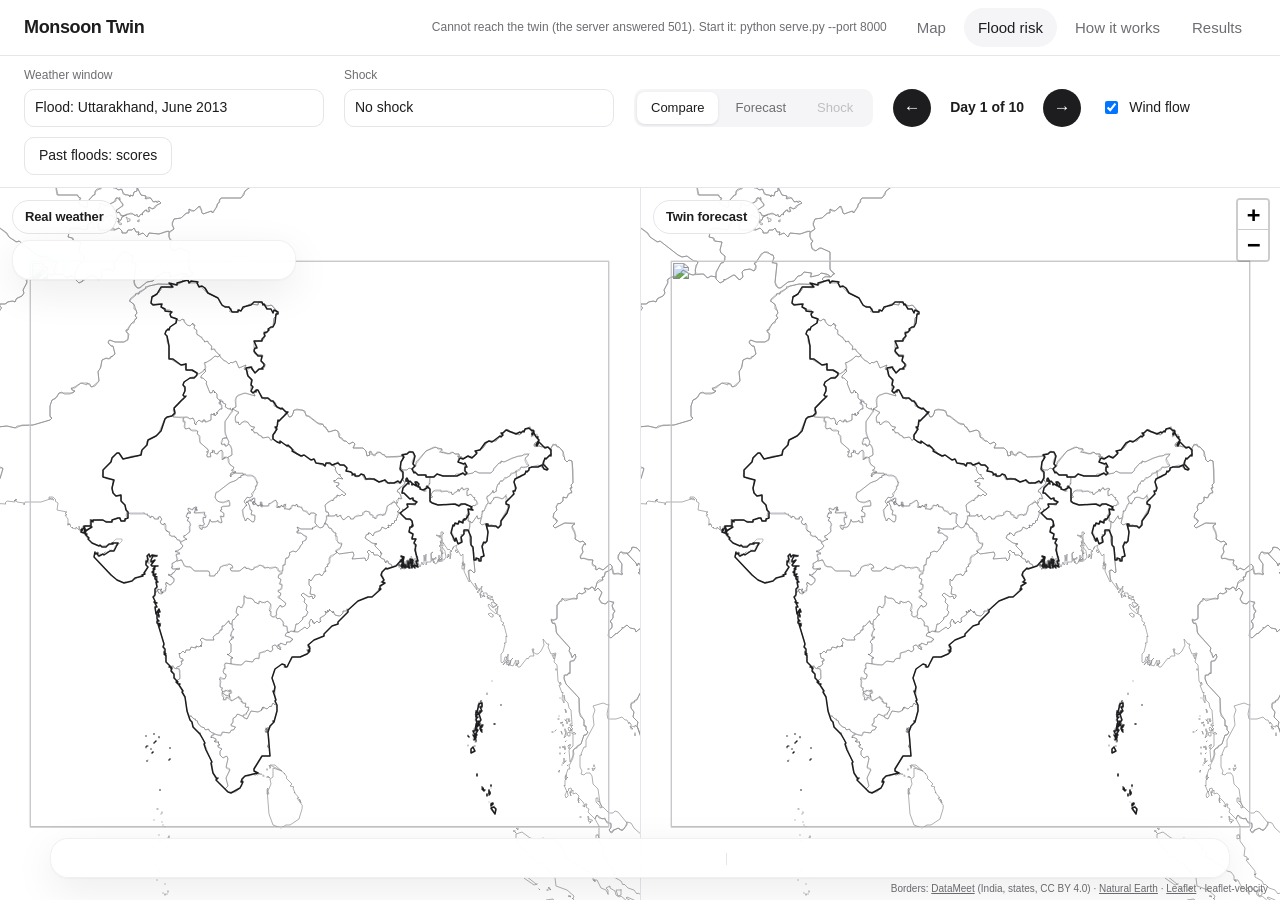
==== demo/flood.html @ d4a2d05f "Demo: kit-exact skill overlay on the map, flood-risk impact page Map overlay shows the organisers' s" ====
<!doctype html>
<html lang="en">
<head>
<meta charset="utf-8">
<meta name="viewport" content="width=device-width, initial-scale=1">
<title>Monsoon Twin · Flood risk</title>
<link rel="icon" href="data:,">
<link rel="stylesheet" href="vendor/leaflet.css">
<link rel="stylesheet" href="vendor/leaflet-velocity.min.css">
<link rel="stylesheet" href="style.css">
</head>
<body class="app" data-page="flood">
<header class="top">
  <a class="brand" href="index.html">Monsoon Twin</a>
  <div class="status" id="status" role="status"></div>
  <nav aria-label="Pages"><a href="index.html">Map</a><a href="flood.html" aria-current="page">Flood risk</a><a href="how.html">How it works</a><a href="results.html">Results</a></nav>
</header>

<div class="toolbar" role="toolbar" aria-label="Map controls">
  <label>Weather window <select id="win"></select></label>
  <label>Shock
    <select id="shock">
      <option value="none">No shock</option>
      <option value="warm_ocean">Warmer Bay of Bengal (+3 °C, +15% moisture)</option>
      <option value="monsoon_stall">Weaker Arabian Sea wind (−40%)</option>
      <option value="arabian_heat">Warmer Arabian Sea (+2.5 °C)</option>
    </select>
  </label>
  <input type="hidden" id="field" value="7">
  <div class="seg" role="group" aria-label="View">
    <button data-view="compare" aria-pressed="true">Compare</button>
    <button data-view="forecast" aria-pressed="false">Forecast</button>
    <button data-view="shock" id="v-shock" aria-pressed="false" disabled>Shock</button>
  </div>
  <div class="dayrow">
    <button class="step" id="prev" aria-label="Previous day" title="Previous day (←)">←</button>
    <span class="daylabel" id="daylabel">Day 1 of 10</span>
    <button class="step" id="next" aria-label="Next day" title="Next day (→)">→</button>
  </div>
  <label class="check"><input type="checkbox" id="wind" checked> Wind flow</label>
  <button class="scores" id="open-scores" type="button">Past floods: scores</button>
</div>

<div class="mapwrap two" id="wrap">
  <div class="pane" id="paneA">
    <div class="maplabel" id="title0">Real weather</div>
    <div class="map" id="mapA" role="application" aria-label="Map of the real weather, or of the selected view"></div>
  </div>
  <div class="pane" id="paneB">
    <div class="maplabel" id="title1">Twin forecast</div>
    <div class="map" id="mapB" role="application" aria-label="Map of the twin's forecast"></div>
  </div>

  <div class="card legend">
    <div class="title" id="legtitle"></div>
    <canvas id="bar" width="260" height="8"></canvas>
    <div class="ticks"><span id="lo"></span><span id="hi"></span></div>
  </div>

  <section class="card dock" id="dock" aria-live="polite" aria-label="The selected day in numbers">
    <div class="daytext">
      <div class="eyebrow" id="eyebrow"></div>
      <h2 class="headline" id="headline"></h2>
      <p class="caption" id="captext"></p>
      <div class="stats" id="stats"></div>
    </div>
    <div class="days">
      <div class="tlhead" id="tlhead"></div>
      <div class="timeline" id="timeline"></div>
    </div>
  </section>

  <div class="card tip" id="tip" hidden></div>
  <div class="credit">Borders: <a href="https://github.com/datameet/maps">DataMeet</a> (India, states, CC BY 4.0) ·
    <a href="https://www.naturalearthdata.com">Natural Earth</a> · <a href="https://leafletjs.com">Leaflet</a> · leaflet-velocity</div>
</div>

<dialog id="scores" aria-labelledby="scores-title">
  <form method="dialog"><button class="close" aria-label="Close">×</button></form>
  <h2 id="scores-title">How well do the twin's flood alerts match the real ones?</h2>
  <p class="note">The page runs the twin now, on each weather window, and compares its alerts with the alerts from the real
     rain. An alert is a land cell at watch level or higher. "Found" is the part of the real alert cells where the twin also
     gives an alert. "False alarms" is the part of the twin alert cells without a real alert.</p>
  <div class="tablewrap">
    <table>
      <thead><tr><th>Window</th><th class="num">Real alert cells, days 1–3</th><th class="num">Twin alert cells</th>
        <th class="num">Real alerts found, days 1–3</th><th class="num">False alarms</th><th class="num">“Repeat yesterday” finds</th>
        <th class="num">Real alerts found, days 4–6</th></tr></thead>
      <tbody id="floodrows"><tr><td colspan="7" id="floodstatus">The twin calculates…</td></tr></tbody>
    </table>
  </div>
  <p class="note">The twin used these years during training, thus the values are too good. Mumbai, July 2005 is not in the
     table: on a 1-degree grid, its rain is only 34 mm in 1 day.</p>
</dialog>
<script src="vendor/leaflet.js"></script>
<script src="vendor/leaflet-velocity.min.js"></script>
<script src="data/borders.js"></script>
<script src="data/india.js"></script>
<script src="windows.js"></script>
<script src="data/flood.js"></script>
<script src="flood.js"></script>
<script src="app.js"></script>
<script src="flood-scores.js"></script>
</body>
</html>
---- demo/vendor/leaflet.css ----
/* required styles */

.leaflet-pane,
.leaflet-tile,
.leaflet-marker-icon,
.leaflet-marker-shadow,
.leaflet-tile-container,
.leaflet-pane > svg,
.leaflet-pane > canvas,
.leaflet-zoom-box,
.leaflet-image-layer,
.leaflet-layer {
	position: absolute;
	left: 0;
	top: 0;
	}
.leaflet-container {
	overflow: hidden;
	}
.leaflet-tile,
.leaflet-marker-icon,
.leaflet-marker-shadow {
	-webkit-user-select: none;
	   -moz-user-select: none;
	        user-select: none;
	  -webkit-user-drag: none;
	}
/* Prevents IE11 from highlighting tiles in blue */
.leaflet-tile::selection {
	background: transparent;
}
/* Safari renders non-retina tile on retina better with this, but Chrome is worse */
.leaflet-safari .leaflet-tile {
	image-rendering: -webkit-optimize-contrast;
	}
/* hack that prevents hw layers "stretching" when loading new tiles */
.leaflet-safari .leaflet-tile-container {
	width: 1600px;
	height: 1600px;
	-webkit-transform-origin: 0 0;
	}
.leaflet-marker-icon,
.leaflet-marker-shadow {
	display: block;
	}
/* .leaflet-container svg: reset svg max-width decleration shipped in Joomla! (joomla.org) 3.x */
/* .leaflet-container img: map is broken in FF if you have max-width: 100% on tiles */
.leaflet-container .leaflet-overlay-pane svg {
	max-width: none !important;
	max-height: none !important;
	}
.leaflet-container .leaflet-marker-pane img,
.leaflet-container .leaflet-shadow-pane img,
.leaflet-container .leaflet-tile-pane img,
.leaflet-container img.leaflet-image-layer,
.leaflet-container .leaflet-tile {
	max-width: none !important;
	max-height: none !important;
	width: auto;
	padding: 0;
	}

.leaflet-container img.leaflet-tile {
	/* See: https://bugs.chromium.org/p/chromium/issues/detail?id=600120 */
	mix-blend-mode: plus-lighter;
}

.leaflet-container.leaflet-touch-zoom {
	-ms-touch-action: pan-x pan-y;
	touch-action: pan-x pan-y;
	}
.leaflet-container.leaflet-touch-drag {
	-ms-touch-action: pinch-zoom;
	/* Fallback for FF which doesn't support pinch-zoom */
	touch-action: none;
	touch-action: pinch-zoom;
}
.leaflet-container.leaflet-touch-drag.leaflet-touch-zoom {
	-ms-touch-action: none;
	touch-action: none;
}
.leaflet-container {
	-webkit-tap-highlight-color: transparent;
}
.leaflet-container a {
	-webkit-tap-highlight-color: rgba(51, 181, 229, 0.4);
}
.leaflet-tile {
	filter: inherit;
	visibility: hidden;
	}
.leaflet-tile-loaded {
	visibility: inherit;
	}
.leaflet-zoom-box {
	width: 0;
	height: 0;
	-moz-box-sizing: border-box;
	     box-sizing: border-box;
	z-index: 800;
	}
/* workaround for https://bugzilla.mozilla.org/show_bug.cgi?id=888319 */
.leaflet-overlay-pane svg {
	-moz-user-select: none;
	}

.leaflet-pane         { z-index: 400; }

.leaflet-tile-pane    { z-index: 200; }
.leaflet-overlay-pane { z-index: 400; }
.leaflet-shadow-pane  { z-index: 500; }
.leaflet-marker-pane  { z-index: 600; }
.leaflet-tooltip-pane   { z-index: 650; }
.leaflet-popup-pane   { z-index: 700; }

.leaflet-map-pane canvas { z-index: 100; }
.leaflet-map-pane svg    { z-index: 200; }

.leaflet-vml-shape {
	width: 1px;
	height: 1px;
	}
.lvml {
	behavior: url(#default#VML);
	display: inline-block;
	position: absolute;
	}


/* control positioning */

.leaflet-control {
	position: relative;
	z-index: 800;
	pointer-events: visiblePainted; /* IE 9-10 doesn't have auto */
	pointer-events: auto;
	}
.leaflet-top,
.leaflet-bottom {
	position: absolute;
	z-index: 1000;
	pointer-events: none;
	}
.leaflet-top {
	top: 0;
	}
.leaflet-right {
	right: 0;
	}
.leaflet-bottom {
	bottom: 0;
	}
.leaflet-left {
	left: 0;
	}
.leaflet-control {
	float: left;
	clear: both;
	}
.leaflet-right .leaflet-control {
	float: right;
	}
.leaflet-top .leaflet-control {
	margin-top: 10px;
	}
.leaflet-bottom .leaflet-control {
	margin-bottom: 10px;
	}
.leaflet-left .leaflet-control {
	margin-left: 10px;
	}
.leaflet-right .leaflet-control {
	margin-right: 10px;
	}


/* zoom and fade animations */

.leaflet-fade-anim .leaflet-popup {
	opacity: 0;
	-webkit-transition: opacity 0.2s linear;
	   -moz-transition: opacity 0.2s linear;
	        transition: opacity 0.2s linear;
	}
.leaflet-fade-anim .leaflet-map-pane .leaflet-popup {
	opacity: 1;
	}
.leaflet-zoom-animated {
	-webkit-transform-origin: 0 0;
	    -ms-transform-origin: 0 0;
	        transform-origin: 0 0;
	}
svg.leaflet-zoom-animated {
	will-change: transform;
}

.leaflet-zoom-anim .leaflet-zoom-animated {
	-webkit-transition: -webkit-transform 0.25s cubic-bezier(0,0,0.25,1);
	   -moz-transition:    -moz-transform 0.25s cubic-bezier(0,0,0.25,1);
	        transition:         transform 0.25s cubic-bezier(0,0,0.25,1);
	}
.leaflet-zoom-anim .leaflet-tile,
.leaflet-pan-anim .leaflet-tile {
	-webkit-transition: none;
	   -moz-transition: none;
	        transition: none;
	}

.leaflet-zoom-anim .leaflet-zoom-hide {
	visibility: hidden;
	}


/* cursors */

.leaflet-interactive {
	cursor: pointer;
	}
.leaflet-grab {
	cursor: -webkit-grab;
	cursor:    -moz-grab;
	cursor:         grab;
	}
.leaflet-crosshair,
.leaflet-crosshair .leaflet-interactive {
	cursor: crosshair;
	}
.leaflet-popup-pane,
.leaflet-control {
	cursor: auto;
	}
.leaflet-dragging .leaflet-grab,
.leaflet-dragging .leaflet-grab .leaflet-interactive,
.leaflet-dragging .leaflet-marker-draggable {
	cursor: move;
	cursor: -webkit-grabbing;
	cursor:    -moz-grabbing;
	cursor:         grabbing;
	}

/* marker & overlays interactivity */
.leaflet-marker-icon,
.leaflet-marker-shadow,
.leaflet-image-layer,
.leaflet-pane > svg path,
.leaflet-tile-container {
	pointer-events: none;
	}

.leaflet-marker-icon.leaflet-interactive,
.leaflet-image-layer.leaflet-interactive,
.leaflet-pane > svg path.leaflet-interactive,
svg.leaflet-image-layer.leaflet-interactive path {
	pointer-events: visiblePainted; /* IE 9-10 doesn't have auto */
	pointer-events: auto;
	}

/* visual tweaks */

.leaflet-container {
	background: #ddd;
	outline-offset: 1px;
	}
.leaflet-container a {
	color: #0078A8;
	}
.leaflet-zoom-box {
	border: 2px dotted #38f;
	background: rgba(255,255,255,0.5);
	}


/* general typography */
.leaflet-container {
	font-family: "Helvetica Neue", Arial, Helvetica, sans-serif;
	font-size: 12px;
	font-size: 0.75rem;
	line-height: 1.5;
	}


/* general toolbar styles */

.leaflet-bar {
	box-shadow: 0 1px 5px rgba(0,0,0,0.65);
	border-radius: 4px;
	}
.leaflet-bar a {
	background-color: #fff;
	border-bottom: 1px solid #ccc;
	width: 26px;
	height: 26px;
	line-height: 26px;
	display: block;
	text-align: center;
	text-decoration: none;
	color: black;
	}
.leaflet-bar a,
.leaflet-control-layers-toggle {
	background-position: 50% 50%;
	background-repeat: no-repeat;
	display: block;
	}
.leaflet-bar a:hover,
.leaflet-bar a:focus {
	background-color: #f4f4f4;
	}
.leaflet-bar a:first-child {
	border-top-left-radius: 4px;
	border-top-right-radius: 4px;
	}
.leaflet-bar a:last-child {
	border-bottom-left-radius: 4px;
	border-bottom-right-radius: 4px;
	border-bottom: none;
	}
.leaflet-bar a.leaflet-disabled {
	cursor: default;
	background-color: #f4f4f4;
	color: #bbb;
	}

.leaflet-touch .leaflet-bar a {
	width: 30px;
	height: 30px;
	line-height: 30px;
	}
.leaflet-touch .leaflet-bar a:first-child {
	border-top-left-radius: 2px;
	border-top-right-radius: 2px;
	}
.leaflet-touch .leaflet-bar a:last-child {
	border-bottom-left-radius: 2px;
	border-bottom-right-radius: 2px;
	}

/* zoom control */

.leaflet-control-zoom-in,
.leaflet-control-zoom-out {
	font: bold 18px 'Lucida Console', Monaco, monospace;
	text-indent: 1px;
	}

.leaflet-touch .leaflet-control-zoom-in, .leaflet-touch .leaflet-control-zoom-out  {
	font-size: 22px;
	}


/* layers control */

.leaflet-control-layers {
	box-shadow: 0 1px 5px rgba(0,0,0,0.4);
	background: #fff;
	border-radius: 5px;
	}
.leaflet-control-layers-toggle {
	background-image: url(images/layers.png);
	width: 36px;
	height: 36px;
	}
.leaflet-retina .leaflet-control-layers-toggle {
	background-image: url(images/layers-2x.png);
	background-size: 26px 26px;
	}
.leaflet-touch .leaflet-control-layers-toggle {
	width: 44px;
	height: 44px;
	}
.leaflet-control-layers .leaflet-control-layers-list,
.leaflet-control-layers-expanded .leaflet-control-layers-toggle {
	display: none;
	}
.leaflet-control-layers-expanded .leaflet-control-layers-list {
	display: block;
	position: relative;
	}
.leaflet-control-layers-expanded {
	padding: 6px 10px 6px 6px;
	color: #333;
	background: #fff;
	}
.leaflet-control-layers-scrollbar {
	overflow-y: scroll;
	overflow-x: hidden;
	padding-right: 5px;
	}
.leaflet-control-layers-selector {
	margin-top: 2px;
	position: relative;
	top: 1px;
	}
.leaflet-control-layers label {
	display: block;
	font-size: 13px;
	font-size: 1.08333em;
	}
.leaflet-control-layers-separator {
	height: 0;
	border-top: 1px solid #ddd;
	margin: 5px -10px 5px -6px;
	}

/* Default icon URLs */
.leaflet-default-icon-path { /* used only in path-guessing heuristic, see L.Icon.Default */
	background-image: url(images/marker-icon.png);
	}


/* attribution and scale controls */

.leaflet-container .leaflet-control-attribution {
	background: #fff;
	background: rgba(255, 255, 255, 0.8);
	margin: 0;
	}
.leaflet-control-attribution,
.leaflet-control-scale-line {
	padding: 0 5px;
	color: #333;
	line-height: 1.4;
	}
.leaflet-control-attribution a {
	text-decoration: none;
	}
.leaflet-control-attribution a:hover,
.leaflet-control-attribution a:focus {
	text-decoration: underline;
	}
.leaflet-attribution-flag {
	display: inline !important;
	vertical-align: baseline !important;
	width: 1em;
	height: 0.6669em;
	}
.leaflet-left .leaflet-control-scale {
	margin-left: 5px;
	}
.leaflet-bottom .leaflet-control-scale {
	margin-bottom: 5px;
	}
.leaflet-control-scale-line {
	border: 2px solid #777;
	border-top: none;
	line-height: 1.1;
	padding: 2px 5px 1px;
	white-space: nowrap;
	-moz-box-sizing: border-box;
	     box-sizing: border-box;
	background: rgba(255, 255, 255, 0.8);
	text-shadow: 1px 1px #fff;
	}
.leaflet-control-scale-line:not(:first-child) {
	border-top: 2px solid #777;
	border-bottom: none;
	margin-top: -2px;
	}
.leaflet-control-scale-line:not(:first-child):not(:last-child) {
	border-bottom: 2px solid #777;
	}

.leaflet-touch .leaflet-control-attribution,
.leaflet-touch .leaflet-control-layers,
.leaflet-touch .leaflet-bar {
	box-shadow: none;
	}
.leaflet-touch .leaflet-control-layers,
.leaflet-touch .leaflet-bar {
	border: 2px solid rgba(0,0,0,0.2);
	background-clip: padding-box;
	}


/* popup */

.leaflet-popup {
	position: absolute;
	text-align: center;
	margin-bottom: 20px;
	}
.leaflet-popup-content-wrapper {
	padding: 1px;
	text-align: left;
	border-radius: 12px;
	}
.leaflet-popup-content {
	margin: 13px 24px 13px 20px;
	line-height: 1.3;
	font-size: 13px;
	font-size: 1.08333em;
	min-height: 1px;
	}
.leaflet-popup-content p {
	margin: 17px 0;
	margin: 1.3em 0;
	}
.leaflet-popup-tip-container {
	width: 40px;
	height: 20px;
	position: absolute;
	left: 50%;
	margin-top: -1px;
	margin-left: -20px;
	overflow: hidden;
	pointer-events: none;
	}
.leaflet-popup-tip {
	width: 17px;
	height: 17px;
	padding: 1px;

	margin: -10px auto 0;
	pointer-events: auto;

	-webkit-transform: rotate(45deg);
	   -moz-transform: rotate(45deg);
	    -ms-transform: rotate(45deg);
	        transform: rotate(45deg);
	}
.leaflet-popup-content-wrapper,
.leaflet-popup-tip {
	background: white;
	color: #333;
	box-shadow: 0 3px 14px rgba(0,0,0,0.4);
	}
.leaflet-container a.leaflet-popup-close-button {
	position: absolute;
	top: 0;
	right: 0;
	border: none;
	text-align: center;
	width: 24px;
	height: 24px;
	font: 16px/24px Tahoma, Verdana, sans-serif;
	color: #757575;
	text-decoration: none;
	background: transparent;
	}
.leaflet-container a.leaflet-popup-close-button:hover,
.leaflet-container a.leaflet-popup-close-button:focus {
	color: #585858;
	}
.leaflet-popup-scrolled {
	overflow: auto;
	}

.leaflet-oldie .leaflet-popup-content-wrapper {
	-ms-zoom: 1;
	}
.leaflet-oldie .leaflet-popup-tip {
	width: 24px;
	margin: 0 auto;

	-ms-filter: "progid:DXImageTransform.Microsoft.Matrix(M11=0.70710678, M12=0.70710678, M21=-0.70710678, M22=0.70710678)";
	filter: progid:DXImageTransform.Microsoft.Matrix(M11=0.70710678, M12=0.70710678, M21=-0.70710678, M22=0.70710678);
	}

.leaflet-oldie .leaflet-control-zoom,
.leaflet-oldie .leaflet-control-layers,
.leaflet-oldie .leaflet-popup-content-wrapper,
.leaflet-oldie .leaflet-popup-tip {
	border: 1px solid #999;
	}


/* div icon */

.leaflet-div-icon {
	background: #fff;
	border: 1px solid #666;
	}


/* Tooltip */
/* Base styles for the element that has a tooltip */
.leaflet-tooltip {
	position: absolute;
	padding: 6px;
	background-color: #fff;
	border: 1px solid #fff;
	border-radius: 3px;
	color: #222;
	white-space: nowrap;
	-webkit-user-select: none;
	-moz-user-select: none;
	-ms-user-select: none;
	user-select: none;
	pointer-events: none;
	box-shadow: 0 1px 3px rgba(0,0,0,0.4);
	}
.leaflet-tooltip.leaflet-interactive {
	cursor: pointer;
	pointer-events: auto;
	}
.leaflet-tooltip-top:before,
.leaflet-tooltip-bottom:before,
.leaflet-tooltip-left:before,
.leaflet-tooltip-right:before {
	position: absolute;
	pointer-events: none;
	border: 6px solid transparent;
	background: transparent;
	content: "";
	}

/* Directions */

.leaflet-tooltip-bottom {
	margin-top: 6px;
}
.leaflet-tooltip-top {
	margin-top: -6px;
}
.leaflet-tooltip-bottom:before,
.leaflet-tooltip-top:before {
	left: 50%;
	margin-left: -6px;
	}
.leaflet-tooltip-top:before {
	bottom: 0;
	margin-bottom: -12px;
	border-top-color: #fff;
	}
.leaflet-tooltip-bottom:before {
	top: 0;
	margin-top: -12px;
	margin-left: -6px;
	border-bottom-color: #fff;
	}
.leaflet-tooltip-left {
	margin-left: -6px;
}
.leaflet-tooltip-right {
	margin-left: 6px;
}
.leaflet-tooltip-left:before,
.leaflet-tooltip-right:before {
	top: 50%;
	margin-top: -6px;
	}
.leaflet-tooltip-left:before {
	right: 0;
	margin-right: -12px;
	border-left-color: #fff;
	}
.leaflet-tooltip-right:before {
	left: 0;
	margin-left: -12px;
	border-right-color: #fff;
	}

/* Printing */

@media print {
	/* Prevent printers from removing background-images of controls. */
	.leaflet-control {
		-webkit-print-color-adjust: exact;
		print-color-adjust: exact;
		}
	}
---- demo/style.css ----
:root {
  --bg: #ffffff; --ink: #1d1d1f; --muted: #6e6e73; --line: #e5e5ea; --soft: #f5f5f7;
  --accent: #0a66d6; --ease: cubic-bezier(.2, .8, .2, 1); --header: 56px;
  color-scheme: light;
}
* { box-sizing: border-box; }
html, body { margin: 0; background: var(--bg); color: var(--ink); }
body { font: 16px/1.55 -apple-system, BlinkMacSystemFont, "SF Pro Text", "Helvetica Neue", sans-serif; }
a { color: inherit; }
a:focus-visible, button:focus-visible, select:focus-visible, input:focus-visible { outline: 2px solid var(--accent); outline-offset: 2px; }

/* header and page navigation */
.top { height: var(--header); flex: none; display: flex; align-items: center; justify-content: space-between; padding: 0 24px;
       border-bottom: 1px solid var(--line); background: var(--bg); position: relative; z-index: 1000; }
.brand { font-weight: 600; letter-spacing: -0.02em; font-size: 18px; text-decoration: none; }
.top nav { display: flex; gap: 4px; }
.top nav a { text-decoration: none; color: var(--muted); padding: 8px 14px; border-radius: 999px; font-size: 15px;
             transition: background .2s var(--ease), color .2s var(--ease); }
.top nav a:hover { background: var(--soft); color: var(--ink); }
.top nav a[aria-current="page"] { color: var(--ink); background: var(--soft); font-weight: 500; }

/* map page: header, toolbar, then the maps fill the rest of the window */
body.app { height: 100vh; height: 100dvh; display: flex; flex-direction: column; overflow: hidden; }
.toolbar { flex: none; display: flex; flex-wrap: wrap; align-items: flex-end; gap: 10px 20px; padding: 10px 24px 12px;
           border-bottom: 1px solid var(--line); background: var(--bg); z-index: 990; }
.toolbar label { display: grid; gap: 4px; font-size: 12px; font-weight: 500; color: var(--muted); }
select { appearance: none; font: inherit; font-size: 14px; color: var(--ink); background: var(--bg); min-height: 38px;
         padding: 7px 10px; border: 1px solid var(--line); border-radius: 10px; text-overflow: ellipsis;
         transition: border-color .2s var(--ease); }
select:hover { border-color: #c7c7cc; }
#win { width: 300px; } #shock { width: 270px; } #field { width: 150px; }
.seg { display: grid; grid-template-columns: repeat(4, auto); background: var(--soft); border-radius: 10px; padding: 3px; gap: 3px; }
.seg button { font: inherit; font-size: 13px; border: 0; background: transparent; color: var(--muted); border-radius: 8px;
              min-height: 32px; padding: 0 14px; cursor: pointer; transition: background .2s var(--ease), color .2s var(--ease); }
.seg button[aria-pressed="true"] { background: var(--bg); color: var(--ink); box-shadow: 0 1px 3px rgba(0, 0, 0, .1); font-weight: 500; }
.seg button:disabled { opacity: .4; cursor: not-allowed; }
.dayrow { display: flex; align-items: center; gap: 10px; }
.step { width: 38px; height: 38px; border-radius: 50%; border: 0; background: var(--ink); color: #fff; cursor: pointer;
        font-size: 17px; flex: none; transition: transform .15s var(--ease), opacity .2s var(--ease); }
.step:hover:not(:disabled) { transform: scale(1.06); }
.step:disabled { opacity: .25; cursor: default; }
input[type=range] { accent-color: var(--ink); width: 150px; }
.daylabel { font-size: 14px; font-weight: 600; font-variant-numeric: tabular-nums; min-width: 92px; text-align: center; }
.toolbar .check { display: flex; align-items: center; gap: 8px; font-size: 14px; color: var(--ink); font-weight: 400; min-height: 38px; }
.scores { font: inherit; font-size: 14px; min-height: 38px; padding: 0 14px; border-radius: 10px; border: 1px solid var(--line);
          background: var(--bg); color: var(--ink); cursor: pointer; transition: border-color .2s var(--ease); }
.scores:hover { border-color: #c7c7cc; }
.status { font-size: 12px; color: var(--muted); margin-left: auto; margin-right: 16px; font-variant-numeric: tabular-nums; }

.mapwrap { flex: 1; position: relative; display: grid; grid-template-columns: 1fr; min-height: 0; }
.mapwrap.two { grid-template-columns: 1fr 1fr; }
.pane { position: relative; min-width: 0; min-height: 0; }
#paneB { display: none; border-left: 1px solid var(--line); }
.two #paneB { display: block; }
.two .only-one { display: none; }
.map { position: absolute; inset: 0; background: var(--bg); }
.leaflet-container { background: var(--bg); font: inherit; }
.maplabel { position: absolute; z-index: 800; top: 12px; left: 12px; padding: 6px 12px; border-radius: 999px; font-size: 13px;
            font-weight: 600; letter-spacing: -0.01em; background: rgba(255, 255, 255, .94); border: 1px solid var(--line); pointer-events: none; }

.card { position: absolute; z-index: 900; background: rgba(255, 255, 255, .9); backdrop-filter: saturate(180%) blur(20px);
        -webkit-backdrop-filter: saturate(180%) blur(20px); border: 1px solid rgba(0, 0, 0, .06); border-radius: 18px;
        box-shadow: 0 1px 2px rgba(0, 0, 0, .04), 0 12px 40px rgba(0, 0, 0, .08); }
.legend { left: 12px; top: 52px; padding: 10px 12px; width: 284px; }
.legend .title { font-size: 12px; font-weight: 500; color: var(--muted); margin-bottom: 6px; }
.legend canvas { width: 100%; height: 8px; border-radius: 4px; display: block; }
.legend .ticks { display: flex; justify-content: space-between; font-size: 11px; color: var(--muted); font-variant-numeric: tabular-nums; margin-top: 4px; }
.credit { position: absolute; z-index: 800; right: 12px; bottom: 4px; font-size: 10px; color: var(--muted); }
.credit a { color: var(--muted); }

/* the numbers overlay: one day in detail, and all 10 days */
.dock { left: 50%; bottom: 22px; transform: translateX(-50%); width: min(1180px, calc(100% - 32px));
        display: grid; grid-template-columns: minmax(0, 1.3fr) minmax(0, 1fr); gap: 28px; padding: 14px 22px 12px; }
.eyebrow { font-size: 11px; font-weight: 600; letter-spacing: .08em; text-transform: uppercase; color: var(--muted); }
.dock .headline { font-size: 22px; line-height: 1.25; letter-spacing: -0.022em; font-weight: 650; margin: 6px 0 4px; }
.dock .caption { font-size: 14px; line-height: 1.45; margin: 0 0 12px; color: #48484a; }
.dock.in .daytext { animation: rise .45s var(--ease); }
@keyframes rise { from { opacity: 0; transform: translateY(4px); } to { opacity: 1; transform: none; } }
.stats { display: flex; flex-wrap: wrap; gap: 6px 22px; }
.stat .k { font-size: 11px; color: var(--muted); letter-spacing: .01em; }
.stat .v { font-size: 20px; font-weight: 600; letter-spacing: -0.02em; font-variant-numeric: tabular-nums; line-height: 1.2; }
.stat .n { font-size: 11px; color: var(--muted); max-width: 200px; }
.stat.good .v { color: #0b7a3e; } .stat.bad .v { color: #b3261e; }
.stat.hot { background: #fdeceb; border-radius: 12px; padding: 4px 10px 6px; margin: -4px 0; }
.stat.hot .v { color: #b3261e; }

/* map marker: the largest change from a shock */
.pinbox { overflow: visible; }
.pin { position: absolute; top: -12px; left: 12px; white-space: nowrap; font-size: 12px; line-height: 1; padding: 6px 9px;
       border-radius: 999px; background: #1d1d1f; color: #fff; box-shadow: 0 4px 14px rgba(0, 0, 0, .18); font-variant-numeric: tabular-nums; }
.pin.left { left: auto; right: 12px; }
.pin b { font-weight: 600; margin-right: 4px; opacity: .85; }
.pin.err { background: #b3261e; }
.days { border-left: 1px solid var(--line); padding-left: 28px; display: flex; flex-direction: column; justify-content: flex-end; }
.tlhead { font-size: 11px; color: var(--muted); margin-bottom: 8px; }
.timeline { display: grid; grid-template-columns: repeat(10, minmax(0, 1fr)); gap: 6px; }
.chip { font: inherit; border: 0; background: transparent; padding: 6px 0 4px; border-radius: 10px; cursor: pointer;
        display: flex; flex-direction: column; align-items: center; gap: 4px; color: var(--ink);
        transition: background .2s var(--ease); }
.chip:hover { background: var(--soft); }
.chip .track { height: 24px; width: 100%; display: flex; align-items: flex-end; justify-content: center; }
.chip .bar { width: 60%; max-width: 22px; border-radius: 4px 4px 2px 2px; background: #c7c7cc; transition: background .2s var(--ease), height .4s var(--ease); }
.chip.worse .bar { background: #e9b9b4; }
.chip:hover .bar { background: #8e8e93; }
.chip[aria-current="true"] .bar { background: var(--ink); }
.chip[aria-current="true"].worse .bar { background: #b3261e; }
.chip .val { font-size: 12px; font-weight: 600; font-variant-numeric: tabular-nums; }
.chip .d { font-size: 10px; color: var(--muted); }
.chip[aria-current="true"] .d { color: var(--ink); font-weight: 600; }

/* the cursor tooltip */
.tip { z-index: 950; min-width: 190px; padding: 10px 12px; pointer-events: none; border-radius: 14px; }
.tip .state { font-size: 14px; font-weight: 600; letter-spacing: -0.01em; }
.tip .state span { font-size: 11px; font-weight: 400; color: var(--muted); margin-left: 6px; text-transform: capitalize; }
.tip .where { font-size: 11px; color: var(--muted); margin-bottom: 6px; }
.tip .row { display: flex; justify-content: space-between; gap: 16px; font-size: 13px; font-variant-numeric: tabular-nums; }
.tip .row b { font-weight: 600; }
.tip .unit { font-size: 11px; color: var(--muted); text-align: right; }

/* the flood scores dialog */
dialog { width: min(1100px, calc(100% - 32px)); max-height: calc(100dvh - 48px); border: 0; border-radius: 18px; padding: 24px 28px;
         color: var(--ink); background: var(--bg); box-shadow: 0 24px 80px rgba(0, 0, 0, .25); }
dialog::backdrop { background: rgba(0, 0, 0, .3); }
dialog h2 { font-size: 22px; letter-spacing: -0.02em; margin: 0 40px 8px 0; }
dialog .close { position: absolute; top: 14px; right: 16px; width: 36px; height: 36px; border-radius: 50%; border: 0;
                background: var(--soft); color: var(--ink); font-size: 22px; line-height: 1; cursor: pointer; }
.tablewrap { overflow-x: auto; }

/* text pages */
.page { padding: 48px 48px 64px; max-width: 1600px; margin: 0 auto; }
.page h1 { font-size: 44px; letter-spacing: -0.035em; line-height: 1.05; margin: 0 0 12px; font-weight: 600; }
.lede { font-size: 19px; color: var(--muted); max-width: 820px; margin: 0 0 40px; }
.grid { display: grid; grid-template-columns: repeat(auto-fit, minmax(260px, 1fr)); gap: 24px; }
.block { border-top: 1px solid var(--ink); padding-top: 16px; }
.block h2 { font-size: 19px; letter-spacing: -0.015em; margin: 0 0 8px; font-weight: 600; }
.block p, .block li { color: #3a3a3c; margin: 0 0 8px; }
.block ol { padding-left: 20px; margin: 0; }
.tiles { display: grid; grid-template-columns: repeat(auto-fit, minmax(220px, 1fr)); gap: 16px; margin-bottom: 32px; }
.tile { background: var(--soft); border-radius: 16px; padding: 20px; }
.tile .k { font-size: 13px; color: var(--muted); }
.tile .v { font-size: 40px; letter-spacing: -0.03em; font-weight: 600; font-variant-numeric: tabular-nums; }
.tile .s { font-size: 13px; color: var(--muted); }
table { width: 100%; border-collapse: collapse; font-size: 15px; font-variant-numeric: tabular-nums; }
th, td { text-align: left; padding: 12px 10px; border-bottom: 1px solid var(--line); }
th { font-weight: 500; color: var(--muted); font-size: 13px; }
.num { text-align: right; }
.note { color: var(--muted); font-size: 14px; max-width: 900px; }

@media (max-width: 1100px) { .dock { grid-template-columns: 1fr; gap: 12px; } .days { border-left: 0; padding-left: 0; } }
@media (max-width: 720px) {
  .page { padding: 32px 16px 48px; } .page h1 { font-size: 34px; }
  .top { padding: 0 12px; } .top nav a { padding: 8px 10px; font-size: 14px; }
  .toolbar { padding: 8px 12px; gap: 8px 12px; } #win, #shock, #field { width: 100%; } .toolbar label { flex: 1 1 100%; }
  .mapwrap.two { grid-template-columns: 1fr; grid-template-rows: 1fr 1fr; }
  .two #paneB { border-left: 0; border-top: 1px solid var(--line); }
  .legend { width: calc(100% - 24px); } .dock { bottom: 12px; padding: 12px 14px; } .stats { gap: 6px 18px; }
  .stat .v { font-size: 18px; } .dock .headline { font-size: 18px; } .dock .caption { font-size: 13px; } .tip { display: none; }
}
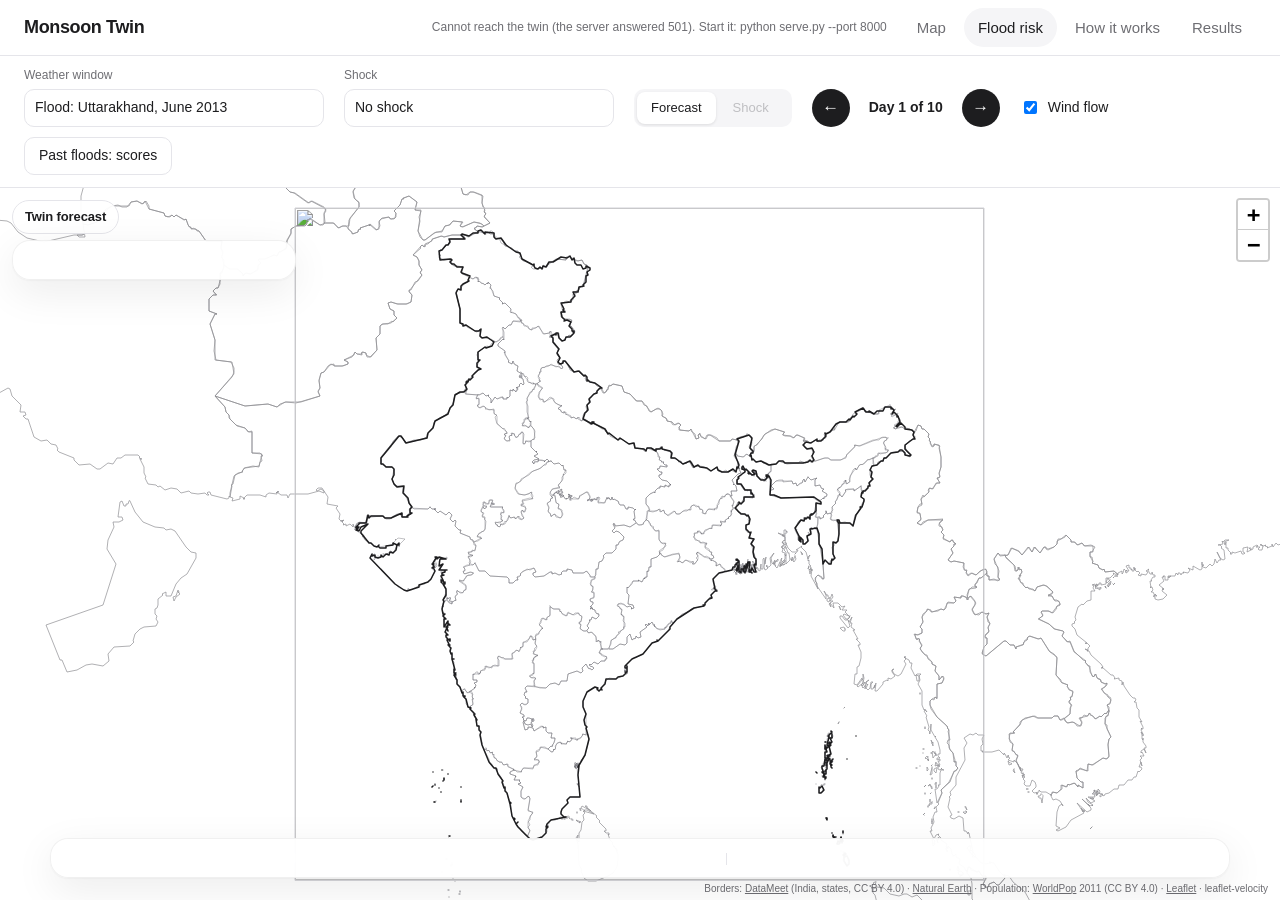
==== commit 474881f6: "Flood page: people in the alert area (WorldPop 2011), twin-only view Population grid summed onto the" ====
--- a/demo/flood.html
+++ b/demo/flood.html
@@ -28,8 +28,7 @@
   </label>
   <input type="hidden" id="field" value="7">
   <div class="seg" role="group" aria-label="View">
-    <button data-view="compare" aria-pressed="true">Compare</button>
-    <button data-view="forecast" aria-pressed="false">Forecast</button>
+    <button data-view="forecast" aria-pressed="true">Forecast</button>
     <button data-view="shock" id="v-shock" aria-pressed="false" disabled>Shock</button>
   </div>
   <div class="dayrow">
@@ -41,9 +40,9 @@
   <button class="scores" id="open-scores" type="button">Past floods: scores</button>
 </div>
 
-<div class="mapwrap two" id="wrap">
+<div class="mapwrap one" id="wrap">
   <div class="pane" id="paneA">
-    <div class="maplabel" id="title0">Real weather</div>
+    <div class="maplabel" id="title0">Twin forecast</div>
     <div class="map" id="mapA" role="application" aria-label="Map of the real weather, or of the selected view"></div>
   </div>
   <div class="pane" id="paneB">
@@ -72,7 +71,7 @@
 
   <div class="card tip" id="tip" hidden></div>
   <div class="credit">Borders: <a href="https://github.com/datameet/maps">DataMeet</a> (India, states, CC BY 4.0) ·
-    <a href="https://www.naturalearthdata.com">Natural Earth</a> · <a href="https://leafletjs.com">Leaflet</a> · leaflet-velocity</div>
+    <a href="https://www.naturalearthdata.com">Natural Earth</a> · Population: <a href="https://www.worldpop.org">WorldPop</a> 2011 (CC BY 4.0) · <a href="https://leafletjs.com">Leaflet</a> · leaflet-velocity</div>
 </div>
 
 <dialog id="scores" aria-labelledby="scores-title">
@@ -98,6 +97,7 @@
 <script src="data/india.js"></script>
 <script src="windows.js"></script>
 <script src="data/flood.js"></script>
+<script src="data/population.js"></script>
 <script src="flood.js"></script>
 <script src="app.js"></script>
 <script src="flood-scores.js"></script>
--- a/demo/style.css
+++ b/demo/style.css
@@ -147,12 +147,60 @@
 .note { color: var(--muted); font-size: 14px; max-width: 900px; }
 
 @media (max-width: 1100px) { .dock { grid-template-columns: 1fr; gap: 12px; } .days { border-left: 0; padding-left: 0; } }
-@media (max-width: 720px) {
+/* Phones (and short landscape screens): the page scrolls, each map gets a usable height,
+   and the numbers sit below the maps instead of over them. */
+@media (max-width: 720px), (max-height: 520px) {
+  body.app { height: auto; min-height: 100dvh; overflow: auto; }
   .page { padding: 32px 16px 48px; } .page h1 { font-size: 34px; }
-  .top { padding: 0 12px; } .top nav a { padding: 8px 10px; font-size: 14px; }
-  .toolbar { padding: 8px 12px; gap: 8px 12px; } #win, #shock, #field { width: 100%; } .toolbar label { flex: 1 1 100%; }
-  .mapwrap.two { grid-template-columns: 1fr; grid-template-rows: 1fr 1fr; }
+
+  .top { height: auto; min-height: 52px; flex-wrap: wrap; gap: 0 8px; padding: 4px 10px; }
+  .brand { font-size: 16px; white-space: nowrap; }
+  .top nav { flex: 1 1 auto; min-width: 0; gap: 2px; overflow-x: auto; scrollbar-width: none; }
+  .top nav::-webkit-scrollbar { display: none; }
+  .top nav a { padding: 6px 5px; font-size: 12px; white-space: nowrap; }
+  .status { order: 3; flex-basis: 100%; margin: 0; font-size: 11px; line-height: 1.5; }
+  .status.ok { display: none; }                                     /* the live time is not worth a line on a phone */
+
+  .toolbar { display: grid; grid-template-columns: 1fr 1fr; align-items: end; gap: 6px 8px; padding: 8px 10px; }
+  .toolbar > label:first-child { grid-column: 1 / -1; }
+  .toolbar label { min-width: 0; font-size: 11px; }
+  .toolbar > label:not(.check) { font-size: 0; }                     /* the selected value explains the field */
+  .toolbar > label:not(.check) select { font-size: 13px; }
+  #win, #shock, #field { width: 100%; min-width: 0; }
+  select { min-height: 34px; padding: 5px 8px; font-size: 13px; }
+  .seg { grid-column: 1 / -1; width: 100%; }
+  .seg button { min-height: 30px; padding: 0 4px; font-size: 12px; }
+  .dayrow { justify-content: space-between; }
+  .step { width: 34px; height: 34px; }
+  .daylabel { min-width: 0; font-size: 13px; }
+  .toolbar .check { min-height: 34px; font-size: 13px; }
+  .toolbar .scores { grid-column: 1 / -1; min-height: 34px; font-size: 12px; }
+  body[data-page="flood"] .toolbar > label:nth-of-type(2) { grid-column: 1 / -1; }
+  input[type=range] { width: 100%; }
+
+  .mapwrap, .mapwrap.two { display: flex; flex-direction: column; flex: none; }
+  .map.leaflet-container { touch-action: pan-y; }                   /* a vertical swipe scrolls the page, not the map */
+  .pane { height: 44vh; min-height: 230px; }
+  .mapwrap.one .pane { height: 58vh; min-height: 300px; }
   .two #paneB { border-left: 0; border-top: 1px solid var(--line); }
-  .legend { width: calc(100% - 24px); } .dock { bottom: 12px; padding: 12px 14px; } .stats { gap: 6px 18px; }
-  .stat .v { font-size: 18px; } .dock .headline { font-size: 18px; } .dock .caption { font-size: 13px; } .tip { display: none; }
+  .maplabel { top: 7px; left: 7px; padding: 5px 10px; font-size: 12px; }
+  .legend { order: -1; position: static; left: auto; top: auto; width: auto; margin: 8px 10px 0; padding: 8px 10px; }
+  .pin { display: none; }
+
+  .dock { position: static; left: auto; bottom: auto; transform: none; width: auto; min-width: 0; margin: 10px;
+          padding: 12px 14px 14px; grid-template-columns: 1fr; gap: 12px; }
+  .dock .headline { font-size: 18px; } .dock .caption { font-size: 13px; }
+  .stats { gap: 8px 16px; } .stat .v { font-size: 18px; } .stat .n { max-width: none; }
+  .days, .daytext { min-width: 0; }
+  .days { border-left: 0; padding-left: 0; }
+  .timeline { display: grid; grid-template-columns: repeat(5, minmax(0, 1fr)); max-width: 100%; gap: 4px 6px; }
+  .chip { padding: 4px 0 2px; }
+  .credit { position: static; padding: 4px 12px 16px; text-align: center; }
+  .tip { display: none; }
+  dialog { padding: 18px 16px; }
+  dialog h2 { font-size: 18px; }
 }
+@media (max-width: 340px) {                                        /* iPhone SE: keep the header on one line */
+  .brand { font-size: 14px; }
+  .top nav a { padding: 6px 5px; font-size: 12px; }
+}
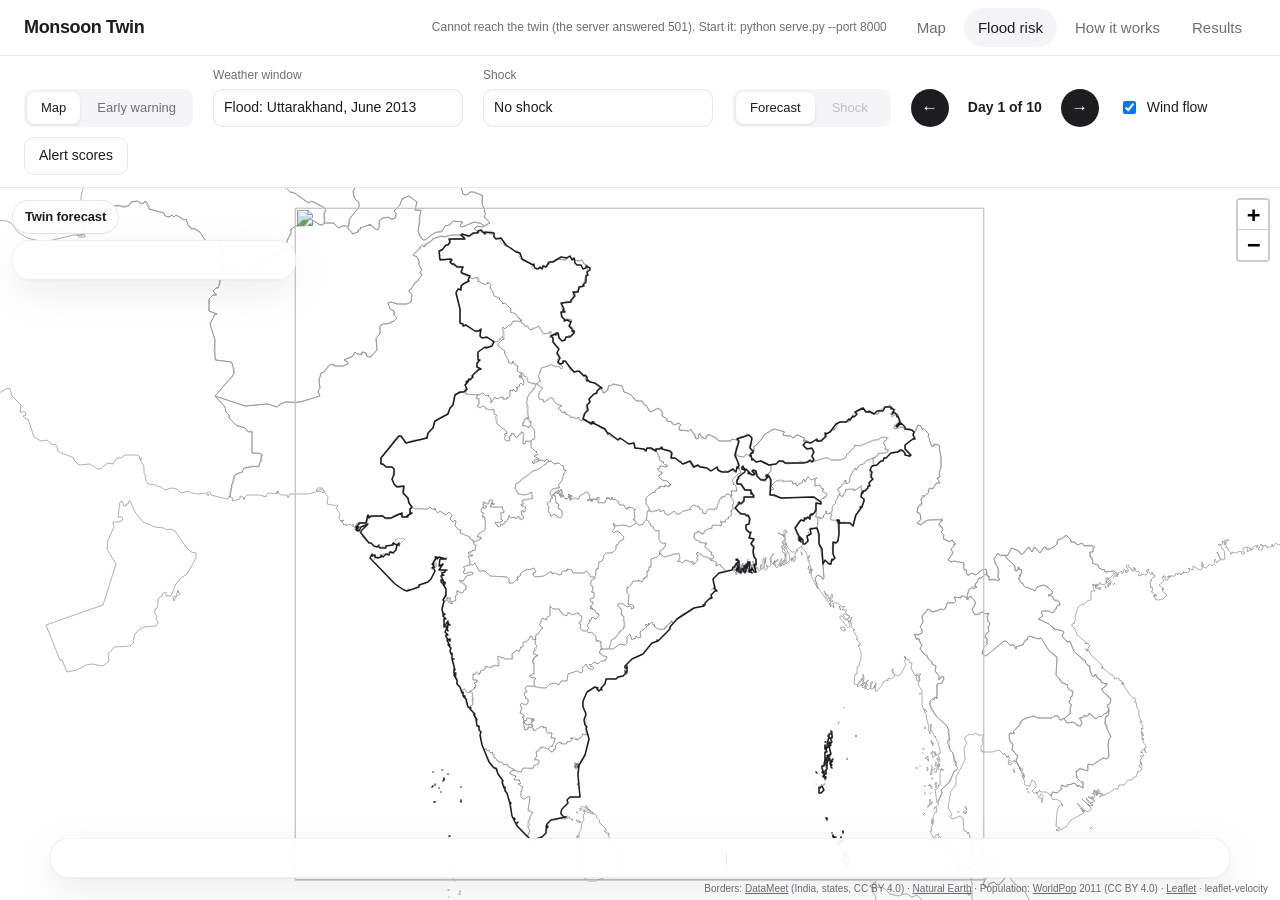
==== commit 53d5ed9c: "Flood page: Early warning tab (how many days ahead the twin warned) Starts the twin 7..1 days before" ====
--- a/demo/flood.html
+++ b/demo/flood.html
@@ -17,6 +17,10 @@
 </header>
 
 <div class="toolbar" role="toolbar" aria-label="Map controls">
+  <div class="seg tabs" role="tablist" aria-label="Flood risk views">
+    <button role="tab" id="tab-map" aria-selected="true" aria-controls="wrap">Map</button>
+    <button role="tab" id="tab-ladder" aria-selected="false" aria-controls="ladder">Early warning</button>
+  </div>
   <label>Weather window <select id="win"></select></label>
   <label>Shock
     <select id="shock">
@@ -37,10 +41,22 @@
     <button class="step" id="next" aria-label="Next day" title="Next day (→)">→</button>
   </div>
   <label class="check"><input type="checkbox" id="wind" checked> Wind flow</label>
-  <button class="scores" id="open-scores" type="button">Past floods: scores</button>
+  <button class="scores" id="open-scores" type="button">Alert scores</button>
 </div>
 
 <div class="mapwrap one" id="wrap">
+  <section class="tabpanel" id="ladder" role="tabpanel" aria-labelledby="tab-ladder" hidden>
+    <div class="inner">
+      <h2>How early could the twin have warned?</h2>
+      <p class="lede" id="ladder-sum">The twin calculates 28 forecasts…</p>
+      <p class="note">For each past flood, the page starts the twin 7, 6 … 1 days before the peak, now, and reads the alert
+         level of the state on the peak day. "Warned N days before" means that every start from N days before the peak gave
+         a warning or higher.</p>
+      <div id="ladders"></div>
+      <p class="note">The twin used these years during training, thus the lead times are better than for a new flood.
+         Each grid point is approximately 110 km wide: the alert is for the state, not for one valley or city.</p>
+    </div>
+  </section>
   <div class="pane" id="paneA">
     <div class="maplabel" id="title0">Twin forecast</div>
     <div class="map" id="mapA" role="application" aria-label="Map of the real weather, or of the selected view"></div>
@@ -98,8 +114,10 @@
 <script src="windows.js"></script>
 <script src="data/flood.js"></script>
 <script src="data/population.js"></script>
+<script src="data/ladders.js"></script>
 <script src="flood.js"></script>
 <script src="app.js"></script>
 <script src="flood-scores.js"></script>
+<script src="flood-ladder.js"></script>
 </body>
 </html>
--- a/demo/style.css
+++ b/demo/style.css
@@ -45,6 +45,14 @@
 .scores { font: inherit; font-size: 14px; min-height: 38px; padding: 0 14px; border-radius: 10px; border: 1px solid var(--line);
           background: var(--bg); color: var(--ink); cursor: pointer; transition: border-color .2s var(--ease); }
 .scores:hover { border-color: #c7c7cc; }
+.tabs { grid-template-columns: repeat(2, auto); }
+.tabs button[aria-selected="true"] { background: var(--bg); color: var(--ink); box-shadow: 0 1px 3px rgba(0, 0, 0, .1); font-weight: 500; }
+.ladder-on .toolbar > :not(.tabs) { display: none; }      /* the map controls do nothing on the ladder tab */
+.tabpanel { position: absolute; inset: 0; z-index: 1001; overflow: auto; background: var(--bg); }   /* above Leaflet's controls */
+[data-page="flood"] #win { width: 250px; } [data-page="flood"] #shock { width: 230px; }   /* one toolbar row with the tabs */
+.tabpanel .inner { max-width: 1100px; margin: 0 auto; padding: 32px 24px 48px; }
+.tabpanel h2 { font-size: 30px; letter-spacing: -0.03em; margin: 0 0 8px; }
+.tabpanel .lede { margin-bottom: 12px; }
 .status { font-size: 12px; color: var(--muted); margin-left: auto; margin-right: 16px; font-variant-numeric: tabular-nums; }
 
 .mapwrap { flex: 1; position: relative; display: grid; grid-template-columns: 1fr; min-height: 0; }
@@ -125,6 +133,16 @@
 dialog .close { position: absolute; top: 14px; right: 16px; width: 36px; height: 36px; border-radius: 50%; border: 0;
                 background: var(--soft); color: var(--ink); font-size: 22px; line-height: 1; cursor: pointer; }
 .tablewrap { overflow-x: auto; }
+.lad { border-top: 1px solid var(--line); padding: 14px 0 6px; }
+.lad h3 { font-size: 16px; margin: 0 0 4px; letter-spacing: -0.01em; }
+.lad p { margin: 0 0 10px; font-size: 14px; color: #3a3a3c; }
+.steps { list-style: none; padding: 0; margin: 0; display: grid; grid-template-columns: repeat(7, minmax(0, 1fr)); gap: 6px; }
+.steps li { border-radius: 10px; padding: 8px 6px; text-align: center; background: var(--soft); font-size: 12px; }
+.steps li span { display: block; color: var(--muted); }
+.steps li b { display: block; font-size: 13px; margin-top: 2px; }
+.steps .lv1 { background: #fbe7a6; } .steps .lv2 { background: #f6b77a; } .steps .lv3 { background: #be192d; color: #fff; }
+.steps .lv3 span { color: rgba(255, 255, 255, .85); }
+@media (max-width: 720px) { .steps { grid-template-columns: repeat(4, minmax(0, 1fr)); } }
 
 /* text pages */
 .page { padding: 48px 48px 64px; max-width: 1600px; margin: 0 auto; }
@@ -147,60 +165,12 @@
 .note { color: var(--muted); font-size: 14px; max-width: 900px; }
 
 @media (max-width: 1100px) { .dock { grid-template-columns: 1fr; gap: 12px; } .days { border-left: 0; padding-left: 0; } }
-/* Phones (and short landscape screens): the page scrolls, each map gets a usable height,
-   and the numbers sit below the maps instead of over them. */
-@media (max-width: 720px), (max-height: 520px) {
-  body.app { height: auto; min-height: 100dvh; overflow: auto; }
+@media (max-width: 720px) {
   .page { padding: 32px 16px 48px; } .page h1 { font-size: 34px; }
-
-  .top { height: auto; min-height: 52px; flex-wrap: wrap; gap: 0 8px; padding: 4px 10px; }
-  .brand { font-size: 16px; white-space: nowrap; }
-  .top nav { flex: 1 1 auto; min-width: 0; gap: 2px; overflow-x: auto; scrollbar-width: none; }
-  .top nav::-webkit-scrollbar { display: none; }
-  .top nav a { padding: 6px 5px; font-size: 12px; white-space: nowrap; }
-  .status { order: 3; flex-basis: 100%; margin: 0; font-size: 11px; line-height: 1.5; }
-  .status.ok { display: none; }                                     /* the live time is not worth a line on a phone */
-
-  .toolbar { display: grid; grid-template-columns: 1fr 1fr; align-items: end; gap: 6px 8px; padding: 8px 10px; }
-  .toolbar > label:first-child { grid-column: 1 / -1; }
-  .toolbar label { min-width: 0; font-size: 11px; }
-  .toolbar > label:not(.check) { font-size: 0; }                     /* the selected value explains the field */
-  .toolbar > label:not(.check) select { font-size: 13px; }
-  #win, #shock, #field { width: 100%; min-width: 0; }
-  select { min-height: 34px; padding: 5px 8px; font-size: 13px; }
-  .seg { grid-column: 1 / -1; width: 100%; }
-  .seg button { min-height: 30px; padding: 0 4px; font-size: 12px; }
-  .dayrow { justify-content: space-between; }
-  .step { width: 34px; height: 34px; }
-  .daylabel { min-width: 0; font-size: 13px; }
-  .toolbar .check { min-height: 34px; font-size: 13px; }
-  .toolbar .scores { grid-column: 1 / -1; min-height: 34px; font-size: 12px; }
-  body[data-page="flood"] .toolbar > label:nth-of-type(2) { grid-column: 1 / -1; }
-  input[type=range] { width: 100%; }
-
-  .mapwrap, .mapwrap.two { display: flex; flex-direction: column; flex: none; }
-  .map.leaflet-container { touch-action: pan-y; }                   /* a vertical swipe scrolls the page, not the map */
-  .pane { height: 44vh; min-height: 230px; }
-  .mapwrap.one .pane { height: 58vh; min-height: 300px; }
+  .top { padding: 0 12px; } .top nav a { padding: 8px 10px; font-size: 14px; }
+  .toolbar { padding: 8px 12px; gap: 8px 12px; } #win, #shock, #field { width: 100%; } .toolbar label { flex: 1 1 100%; }
+  .mapwrap.two { grid-template-columns: 1fr; grid-template-rows: 1fr 1fr; }
   .two #paneB { border-left: 0; border-top: 1px solid var(--line); }
-  .maplabel { top: 7px; left: 7px; padding: 5px 10px; font-size: 12px; }
-  .legend { order: -1; position: static; left: auto; top: auto; width: auto; margin: 8px 10px 0; padding: 8px 10px; }
-  .pin { display: none; }
-
-  .dock { position: static; left: auto; bottom: auto; transform: none; width: auto; min-width: 0; margin: 10px;
-          padding: 12px 14px 14px; grid-template-columns: 1fr; gap: 12px; }
-  .dock .headline { font-size: 18px; } .dock .caption { font-size: 13px; }
-  .stats { gap: 8px 16px; } .stat .v { font-size: 18px; } .stat .n { max-width: none; }
-  .days, .daytext { min-width: 0; }
-  .days { border-left: 0; padding-left: 0; }
-  .timeline { display: grid; grid-template-columns: repeat(5, minmax(0, 1fr)); max-width: 100%; gap: 4px 6px; }
-  .chip { padding: 4px 0 2px; }
-  .credit { position: static; padding: 4px 12px 16px; text-align: center; }
-  .tip { display: none; }
-  dialog { padding: 18px 16px; }
-  dialog h2 { font-size: 18px; }
+  .legend { width: calc(100% - 24px); } .dock { bottom: 12px; padding: 12px 14px; } .stats { gap: 6px 18px; }
+  .stat .v { font-size: 18px; } .dock .headline { font-size: 18px; } .dock .caption { font-size: 13px; } .tip { display: none; }
 }
-@media (max-width: 340px) {                                        /* iPhone SE: keep the header on one line */
-  .brand { font-size: 14px; }
-  .top nav a { padding: 6px 5px; font-size: 12px; }
-}
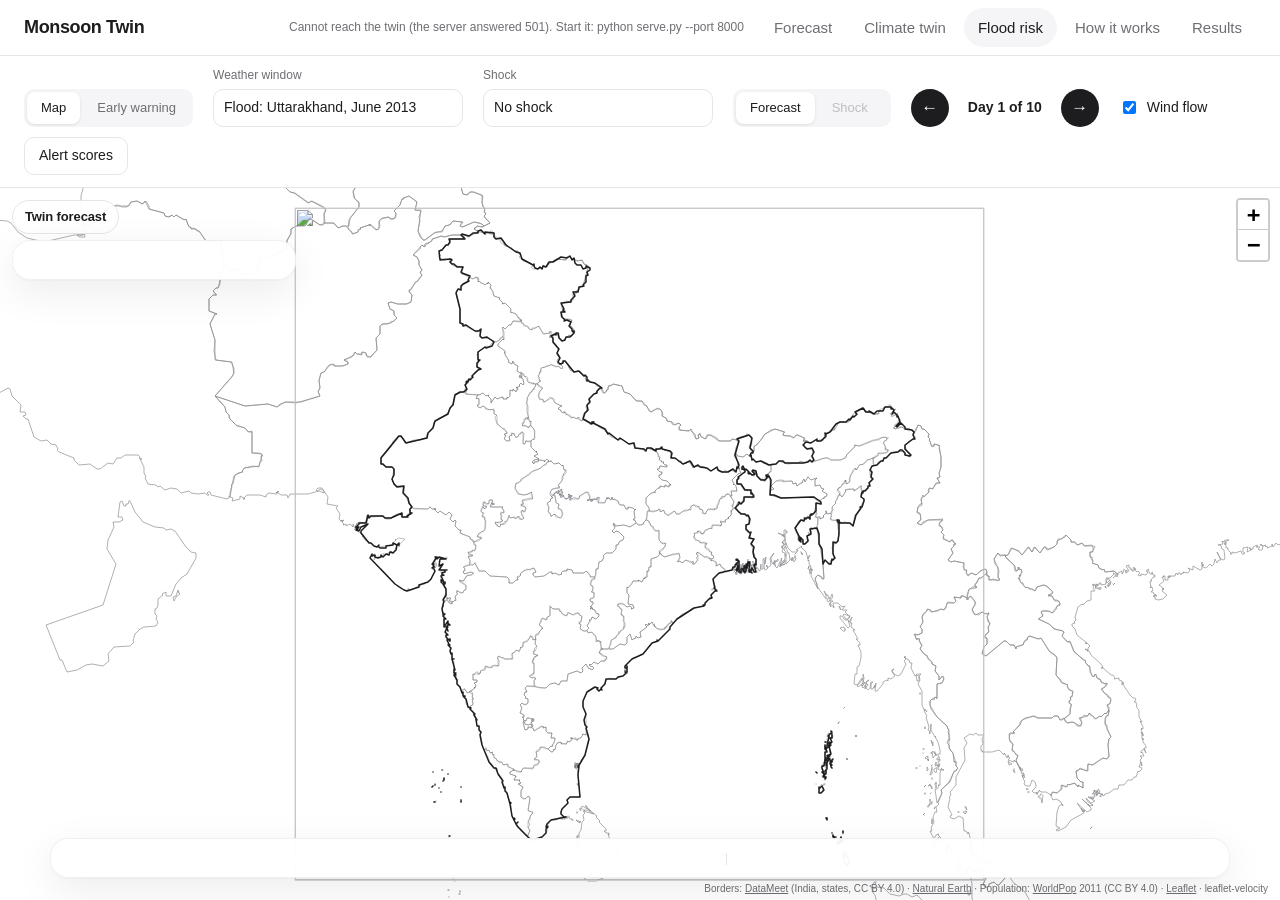
==== commit 060c327c: "Demo: separate Forecast and Climate twin pages Forecast (index.html) compares the twin with real wea" ====
--- a/demo/flood.html
+++ b/demo/flood.html
@@ -13,7 +13,7 @@
 <header class="top">
   <a class="brand" href="index.html">Monsoon Twin</a>
   <div class="status" id="status" role="status"></div>
-  <nav aria-label="Pages"><a href="index.html">Map</a><a href="flood.html" aria-current="page">Flood risk</a><a href="how.html">How it works</a><a href="results.html">Results</a></nav>
+  <nav aria-label="Pages"><a href="index.html">Forecast</a><a href="twin.html">Climate twin</a><a href="flood.html" aria-current="page">Flood risk</a><a href="how.html">How it works</a><a href="results.html">Results</a></nav>
 </header>
 
 <div class="toolbar" role="toolbar" aria-label="Map controls">
--- a/demo/style.css
+++ b/demo/style.css
@@ -53,6 +53,10 @@
 .tabpanel .inner { max-width: 1100px; margin: 0 auto; padding: 32px 24px 48px; }
 .tabpanel h2 { font-size: 30px; letter-spacing: -0.03em; margin: 0 0 8px; }
 .tabpanel .lede { margin-bottom: 12px; }
+.custom:not([hidden]) { display: contents; }                       /* the twin page's own-change controls */
+.amount { display: flex; align-items: center; gap: 8px; min-height: 38px; }
+#amount { width: 140px; } #amount-out { font-size: 14px; color: var(--ink); min-width: 64px; font-variant-numeric: tabular-nums; }
+#change { width: 270px; }
 .status { font-size: 12px; color: var(--muted); margin-left: auto; margin-right: 16px; font-variant-numeric: tabular-nums; }
 
 .mapwrap { flex: 1; position: relative; display: grid; grid-template-columns: 1fr; min-height: 0; }
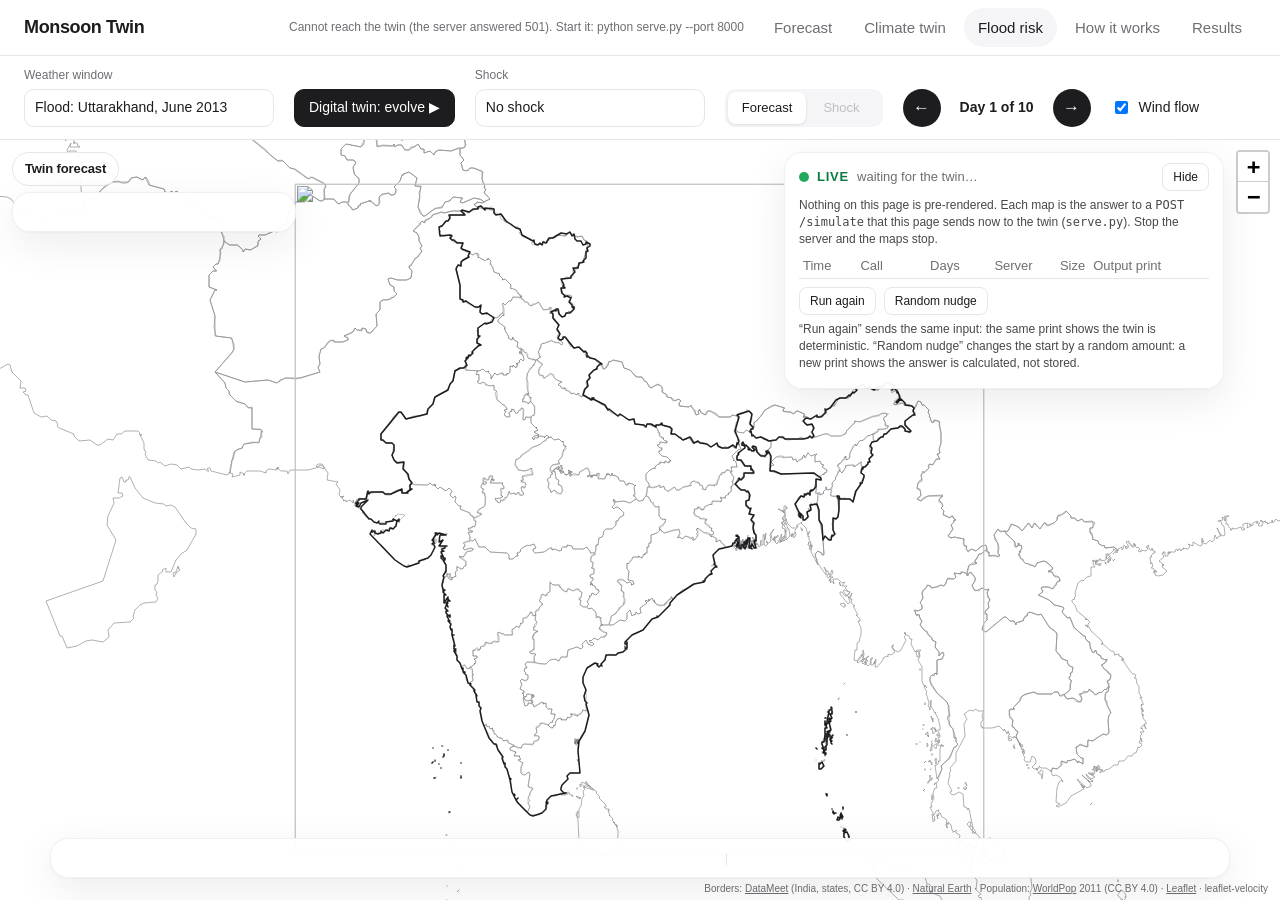
==== commit 4c3cde31: "Demo: live-call proof panel, day-10 flood lead overlay,   digital-twin evolve mode   Remove the Aler" ====
--- a/demo/flood.html
+++ b/demo/flood.html
@@ -17,11 +17,33 @@
 </header>
 
 <div class="toolbar" role="toolbar" aria-label="Map controls">
-  <div class="seg tabs" role="tablist" aria-label="Flood risk views">
-    <button role="tab" id="tab-map" aria-selected="true" aria-controls="wrap">Map</button>
-    <button role="tab" id="tab-ladder" aria-selected="false" aria-controls="ladder">Early warning</button>
-  </div>
-  <label>Weather window <select id="win"></select></label>
+  <label class="keep">Weather window <select id="win"></select></label>
+  <button class="evobtn primary" id="ev-enter" type="button">Digital twin: evolve ▶</button>
+  <span class="evo">
+    <label>Change for universe B
+      <select id="change">
+        <option value="warm_ocean">Warmer Bay of Bengal (+3 °C, +15% moisture)</option>
+        <option value="monsoon_stall">Weaker Arabian Sea wind (−40%)</option>
+        <option value="arabian_heat">Warmer Arabian Sea (+2.5 °C)</option>
+        <option value="custom">Your own change…</option>
+      </select>
+    </label>
+    <span class="custom" id="custom" hidden>
+      <label>Where <select id="where"></select></label>
+      <label>What <select id="what"></select></label>
+      <label>How much <span class="amount"><input type="range" id="amount" aria-label="Amount of the change"><output id="amount-out" for="amount"></output></span></label>
+    </span>
+    <button class="evobtn" id="ev-apply" type="button">Apply to B now</button>
+    <button class="evobtn primary" id="ev-play" type="button">▶ Evolve</button>
+    <button class="evobtn" id="ev-reset" type="button">Reset</button>
+    <label>Field
+      <select id="ev-field">
+        <option value="7">Flood risk</option><option value="1">Rain</option><option value="0">Temperature</option>
+        <option value="6">Wind speed</option><option value="5">Water vapour</option>
+      </select>
+    </label>
+    <button class="evobtn" id="ev-exit" type="button">Back to forecast</button>
+  </span>
   <label>Shock
     <select id="shock">
       <option value="none">No shock</option>
@@ -41,22 +63,9 @@
     <button class="step" id="next" aria-label="Next day" title="Next day (→)">→</button>
   </div>
   <label class="check"><input type="checkbox" id="wind" checked> Wind flow</label>
-  <button class="scores" id="open-scores" type="button">Alert scores</button>
 </div>
 
 <div class="mapwrap one" id="wrap">
-  <section class="tabpanel" id="ladder" role="tabpanel" aria-labelledby="tab-ladder" hidden>
-    <div class="inner">
-      <h2>How early could the twin have warned?</h2>
-      <p class="lede" id="ladder-sum">The twin calculates 28 forecasts…</p>
-      <p class="note">For each past flood, the page starts the twin 7, 6 … 1 days before the peak, now, and reads the alert
-         level of the state on the peak day. "Warned N days before" means that every start from N days before the peak gave
-         a warning or higher.</p>
-      <div id="ladders"></div>
-      <p class="note">The twin used these years during training, thus the lead times are better than for a new flood.
-         Each grid point is approximately 110 km wide: the alert is for the state, not for one valley or city.</p>
-    </div>
-  </section>
   <div class="pane" id="paneA">
     <div class="maplabel" id="title0">Twin forecast</div>
     <div class="map" id="mapA" role="application" aria-label="Map of the real weather, or of the selected view"></div>
@@ -90,23 +99,6 @@
     <a href="https://www.naturalearthdata.com">Natural Earth</a> · Population: <a href="https://www.worldpop.org">WorldPop</a> 2011 (CC BY 4.0) · <a href="https://leafletjs.com">Leaflet</a> · leaflet-velocity</div>
 </div>
 
-<dialog id="scores" aria-labelledby="scores-title">
-  <form method="dialog"><button class="close" aria-label="Close">×</button></form>
-  <h2 id="scores-title">How well do the twin's flood alerts match the real ones?</h2>
-  <p class="note">The page runs the twin now, on each weather window, and compares its alerts with the alerts from the real
-     rain. An alert is a land cell at watch level or higher. "Found" is the part of the real alert cells where the twin also
-     gives an alert. "False alarms" is the part of the twin alert cells without a real alert.</p>
-  <div class="tablewrap">
-    <table>
-      <thead><tr><th>Window</th><th class="num">Real alert cells, days 1–3</th><th class="num">Twin alert cells</th>
-        <th class="num">Real alerts found, days 1–3</th><th class="num">False alarms</th><th class="num">“Repeat yesterday” finds</th>
-        <th class="num">Real alerts found, days 4–6</th></tr></thead>
-      <tbody id="floodrows"><tr><td colspan="7" id="floodstatus">The twin calculates…</td></tr></tbody>
-    </table>
-  </div>
-  <p class="note">The twin used these years during training, thus the values are too good. Mumbai, July 2005 is not in the
-     table: on a 1-degree grid, its rain is only 34 mm in 1 day.</p>
-</dialog>
 <script src="vendor/leaflet.js"></script>
 <script src="vendor/leaflet-velocity.min.js"></script>
 <script src="data/borders.js"></script>
@@ -114,10 +106,9 @@
 <script src="windows.js"></script>
 <script src="data/flood.js"></script>
 <script src="data/population.js"></script>
-<script src="data/ladders.js"></script>
 <script src="flood.js"></script>
+<script src="twin-builder.js"></script>
 <script src="app.js"></script>
-<script src="flood-scores.js"></script>
-<script src="flood-ladder.js"></script>
+<script src="evolve.js"></script>
 </body>
 </html>
--- a/demo/style.css
+++ b/demo/style.css
@@ -47,7 +47,6 @@
 .scores:hover { border-color: #c7c7cc; }
 .tabs { grid-template-columns: repeat(2, auto); }
 .tabs button[aria-selected="true"] { background: var(--bg); color: var(--ink); box-shadow: 0 1px 3px rgba(0, 0, 0, .1); font-weight: 500; }
-.ladder-on .toolbar > :not(.tabs) { display: none; }      /* the map controls do nothing on the ladder tab */
 .tabpanel { position: absolute; inset: 0; z-index: 1001; overflow: auto; background: var(--bg); }   /* above Leaflet's controls */
 [data-page="flood"] #win { width: 250px; } [data-page="flood"] #shock { width: 230px; }   /* one toolbar row with the tabs */
 .tabpanel .inner { max-width: 1100px; margin: 0 auto; padding: 32px 24px 48px; }
@@ -178,3 +177,40 @@
   .legend { width: calc(100% - 24px); } .dock { bottom: 12px; padding: 12px 14px; } .stats { gap: 6px 18px; }
   .stat .v { font-size: 18px; } .dock .headline { font-size: 18px; } .dock .caption { font-size: 13px; } .tip { display: none; }
 }
+
+/* proof that the maps are live: the calls to /simulate */
+.live { right: 56px; top: 12px; width: min(440px, calc(100% - 80px)); padding: 10px 14px; font-size: 12px; }
+.livehead { display: flex; align-items: center; gap: 8px; font-size: 13px; }
+.livehead b { color: #0b7a3e; letter-spacing: .06em; }
+.livehead #live-sum { color: var(--muted); font-variant-numeric: tabular-nums; }
+.livehead button, .livebtns button { font: inherit; font-size: 12px; border: 1px solid var(--line); background: var(--bg); color: var(--ink);
+  border-radius: 8px; padding: 4px 10px; cursor: pointer; }
+.livehead button { margin-left: auto; }
+.dot { width: 10px; height: 10px; border-radius: 50%; background: #1faa59; box-shadow: 0 0 0 0 rgba(31, 170, 89, .6); animation: pulse 1.6s infinite; }
+@keyframes pulse { 70% { box-shadow: 0 0 0 8px rgba(31, 170, 89, 0); } 100% { box-shadow: 0 0 0 0 rgba(31, 170, 89, 0); } }
+@media (prefers-reduced-motion: reduce) { .dot { animation: none; } }
+.livenote { margin: 6px 0; color: #48484a; line-height: 1.4; }
+.live table { width: 100%; border-collapse: collapse; font-variant-numeric: tabular-nums; }
+.live th, .live td { text-align: left; padding: 2px 4px; border-bottom: 1px solid var(--line); white-space: nowrap; }
+.live th { font-weight: 500; color: var(--muted); }
+.live .num { text-align: right; }
+.livebtns { display: flex; gap: 8px; margin-top: 8px; }
+
+/* flood page, day 10: how far ahead the twin warned */
+.leadcard { left: 50%; top: 50%; transform: translate(-50%, -70%); width: min(520px, calc(100% - 32px)); padding: 18px 22px; text-align: center;
+  border: 2px solid #b3261e; }
+.leadcard .big { font-size: 44px; font-weight: 700; letter-spacing: -0.03em; color: #b3261e; line-height: 1.1; margin: 6px 0; }
+.leadcard .big.miss, .leadcard .big.none { color: var(--muted); }
+.leadcard p { margin: 0; font-size: 15px; line-height: 1.45; }
+.leadcard p.n { font-size: 12px; color: var(--muted); margin-top: 6px; }
+.leadcard .close { position: absolute; top: 8px; right: 10px; width: 30px; height: 30px; border-radius: 50%; border: 0;
+  background: var(--soft); color: var(--ink); font-size: 18px; line-height: 1; cursor: pointer; }
+
+/* flood page, digital-twin mode (evolve.js) */
+.evo { display: none; }
+.evolve-on .evo { display: contents; }
+.evolve-on .toolbar > :not(.evo):not(.keep) { display: none; }
+.evobtn { font: inherit; font-size: 14px; min-height: 38px; padding: 0 14px; border-radius: 10px; border: 1px solid var(--line);
+  background: var(--bg); color: var(--ink); cursor: pointer; }
+.evobtn.primary { background: var(--ink); color: #fff; border-color: var(--ink); font-weight: 500; }
+.evobtn:disabled { opacity: .4; cursor: default; }
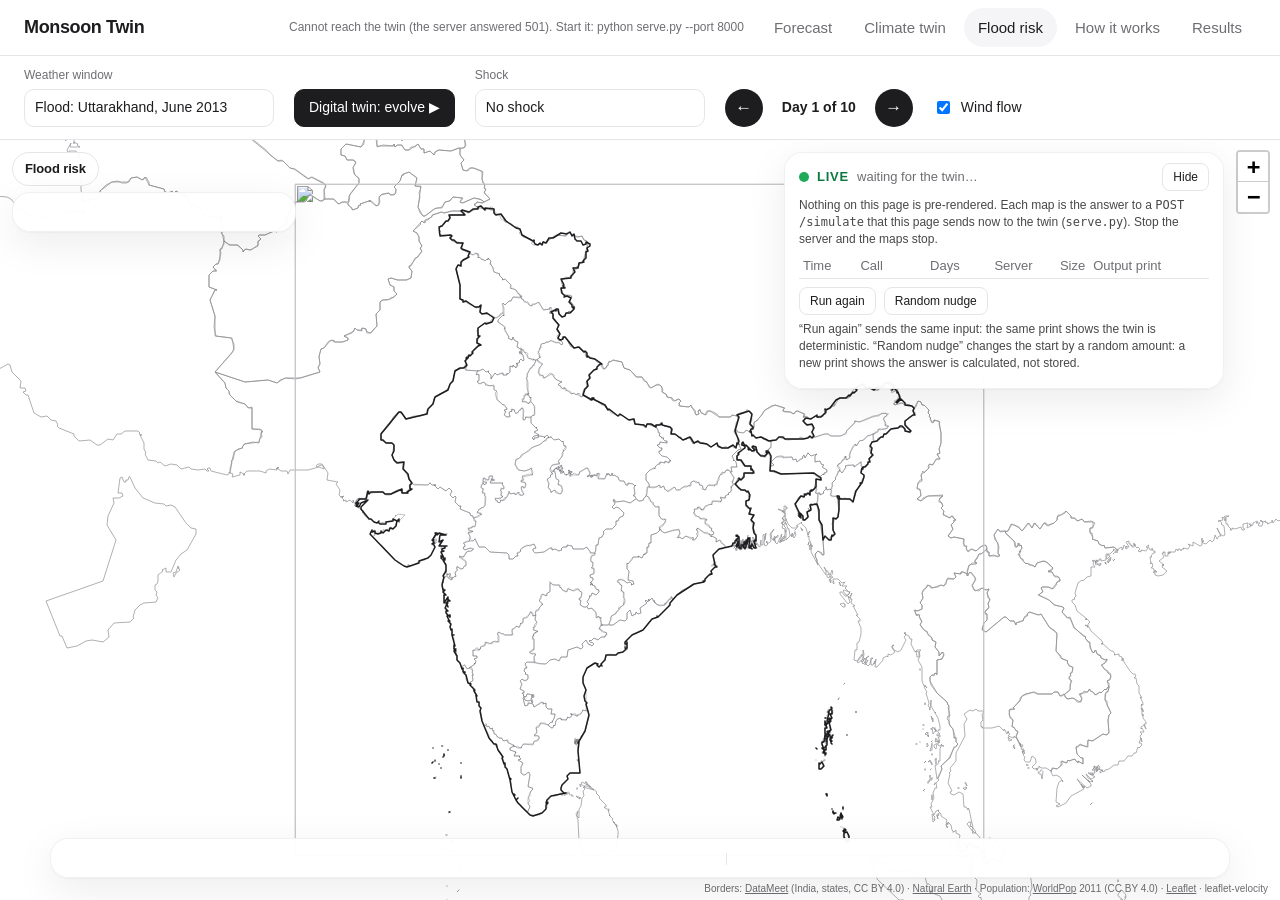
==== commit 095c539f: "Flood page: flood risk only, no forecast view; any change   returns to day 1" ====
--- a/demo/flood.html
+++ b/demo/flood.html
@@ -36,13 +36,7 @@
     <button class="evobtn" id="ev-apply" type="button">Apply to B now</button>
     <button class="evobtn primary" id="ev-play" type="button">▶ Evolve</button>
     <button class="evobtn" id="ev-reset" type="button">Reset</button>
-    <label>Field
-      <select id="ev-field">
-        <option value="7">Flood risk</option><option value="1">Rain</option><option value="0">Temperature</option>
-        <option value="6">Wind speed</option><option value="5">Water vapour</option>
-      </select>
-    </label>
-    <button class="evobtn" id="ev-exit" type="button">Back to forecast</button>
+    <button class="evobtn" id="ev-exit" type="button">Back to flood map</button>
   </span>
   <label>Shock
     <select id="shock">
@@ -53,10 +47,6 @@
     </select>
   </label>
   <input type="hidden" id="field" value="7">
-  <div class="seg" role="group" aria-label="View">
-    <button data-view="forecast" aria-pressed="true">Forecast</button>
-    <button data-view="shock" id="v-shock" aria-pressed="false" disabled>Shock</button>
-  </div>
   <div class="dayrow">
     <button class="step" id="prev" aria-label="Previous day" title="Previous day (←)">←</button>
     <span class="daylabel" id="daylabel">Day 1 of 10</span>
@@ -67,11 +57,11 @@
 
 <div class="mapwrap one" id="wrap">
   <div class="pane" id="paneA">
-    <div class="maplabel" id="title0">Twin forecast</div>
+    <div class="maplabel" id="title0">Flood risk</div>
     <div class="map" id="mapA" role="application" aria-label="Map of the real weather, or of the selected view"></div>
   </div>
   <div class="pane" id="paneB">
-    <div class="maplabel" id="title1">Twin forecast</div>
+    <div class="maplabel" id="title1">Flood risk</div>
     <div class="map" id="mapB" role="application" aria-label="Map of the twin's forecast"></div>
   </div>
 
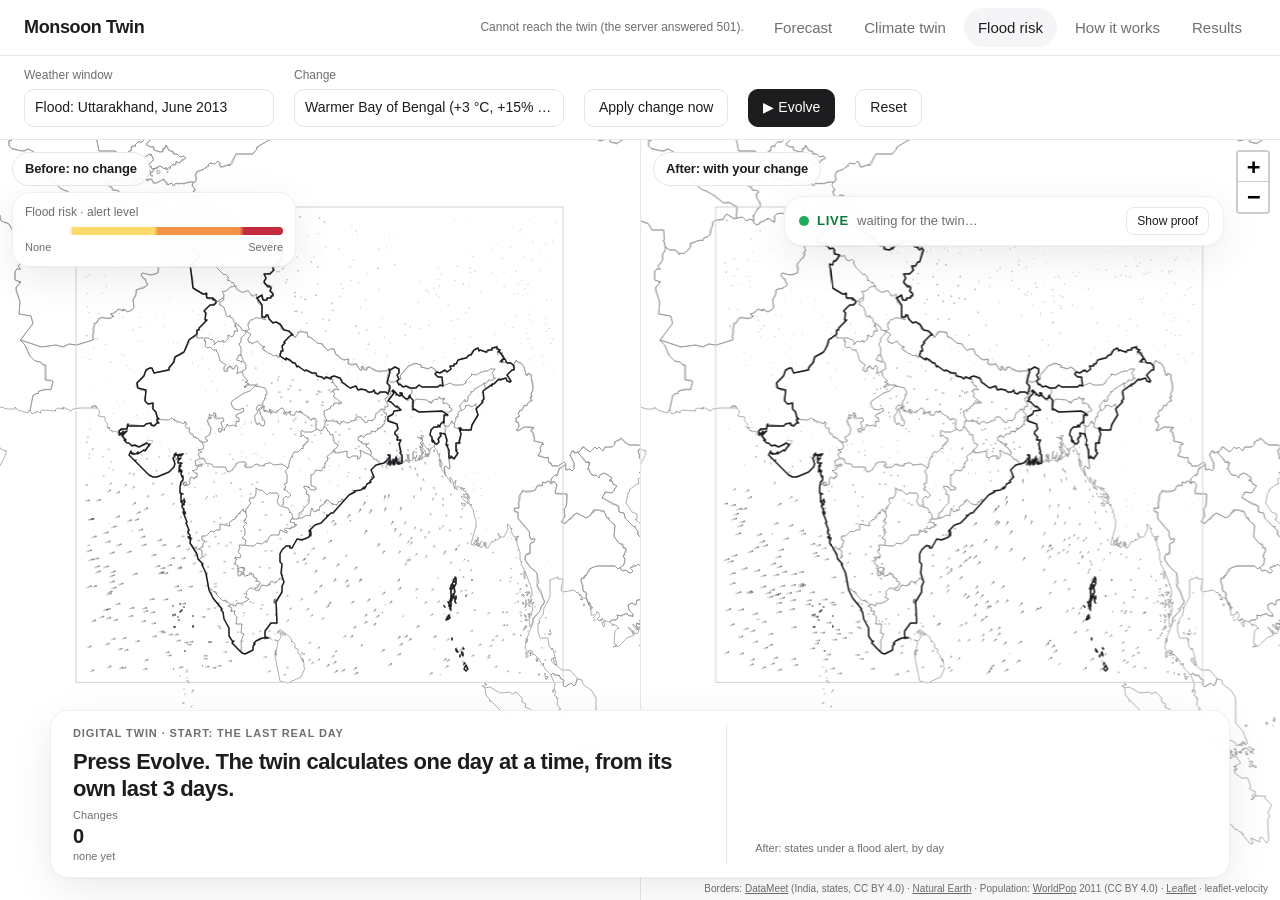
==== commit 31c56b6d: "Demo: flood page is the twin only (before/after evolve), resets   to day 1 on any change, no-cache s" ====
--- a/demo/flood.html
+++ b/demo/flood.html
@@ -9,7 +9,7 @@
 <link rel="stylesheet" href="vendor/leaflet-velocity.min.css">
 <link rel="stylesheet" href="style.css">
 </head>
-<body class="app" data-page="flood">
+<body class="app evolve-on" data-page="flood">
 <header class="top">
   <a class="brand" href="index.html">Monsoon Twin</a>
   <div class="status" id="status" role="status"></div>
@@ -18,9 +18,8 @@
 
 <div class="toolbar" role="toolbar" aria-label="Map controls">
   <label class="keep">Weather window <select id="win"></select></label>
-  <button class="evobtn primary" id="ev-enter" type="button">Digital twin: evolve ▶</button>
   <span class="evo">
-    <label>Change for universe B
+    <label>Change
       <select id="change">
         <option value="warm_ocean">Warmer Bay of Bengal (+3 °C, +15% moisture)</option>
         <option value="monsoon_stall">Weaker Arabian Sea wind (−40%)</option>
@@ -33,19 +32,10 @@
       <label>What <select id="what"></select></label>
       <label>How much <span class="amount"><input type="range" id="amount" aria-label="Amount of the change"><output id="amount-out" for="amount"></output></span></label>
     </span>
-    <button class="evobtn" id="ev-apply" type="button">Apply to B now</button>
+    <button class="evobtn" id="ev-apply" type="button">Apply change now</button>
     <button class="evobtn primary" id="ev-play" type="button">▶ Evolve</button>
     <button class="evobtn" id="ev-reset" type="button">Reset</button>
-    <button class="evobtn" id="ev-exit" type="button">Back to flood map</button>
   </span>
-  <label>Shock
-    <select id="shock">
-      <option value="none">No shock</option>
-      <option value="warm_ocean">Warmer Bay of Bengal (+3 °C, +15% moisture)</option>
-      <option value="monsoon_stall">Weaker Arabian Sea wind (−40%)</option>
-      <option value="arabian_heat">Warmer Arabian Sea (+2.5 °C)</option>
-    </select>
-  </label>
   <input type="hidden" id="field" value="7">
   <div class="dayrow">
     <button class="step" id="prev" aria-label="Previous day" title="Previous day (←)">←</button>
--- a/demo/style.css
+++ b/demo/style.css
@@ -85,6 +85,7 @@
 .eyebrow { font-size: 11px; font-weight: 600; letter-spacing: .08em; text-transform: uppercase; color: var(--muted); }
 .dock .headline { font-size: 22px; line-height: 1.25; letter-spacing: -0.022em; font-weight: 650; margin: 6px 0 4px; }
 .dock .caption { font-size: 14px; line-height: 1.45; margin: 0 0 12px; color: #48484a; }
+.dock .caption:empty { display: none; }
 .dock.in .daytext { animation: rise .45s var(--ease); }
 @keyframes rise { from { opacity: 0; transform: translateY(4px); } to { opacity: 1; transform: none; } }
 .stats { display: flex; flex-wrap: wrap; gap: 6px 22px; }
@@ -214,3 +215,4 @@
   background: var(--bg); color: var(--ink); cursor: pointer; }
 .evobtn.primary { background: var(--ink); color: #fff; border-color: var(--ink); font-weight: 500; }
 .evobtn:disabled { opacity: .4; cursor: default; }
+.two .live { top: 56px; }                                        /* below the right map's label */
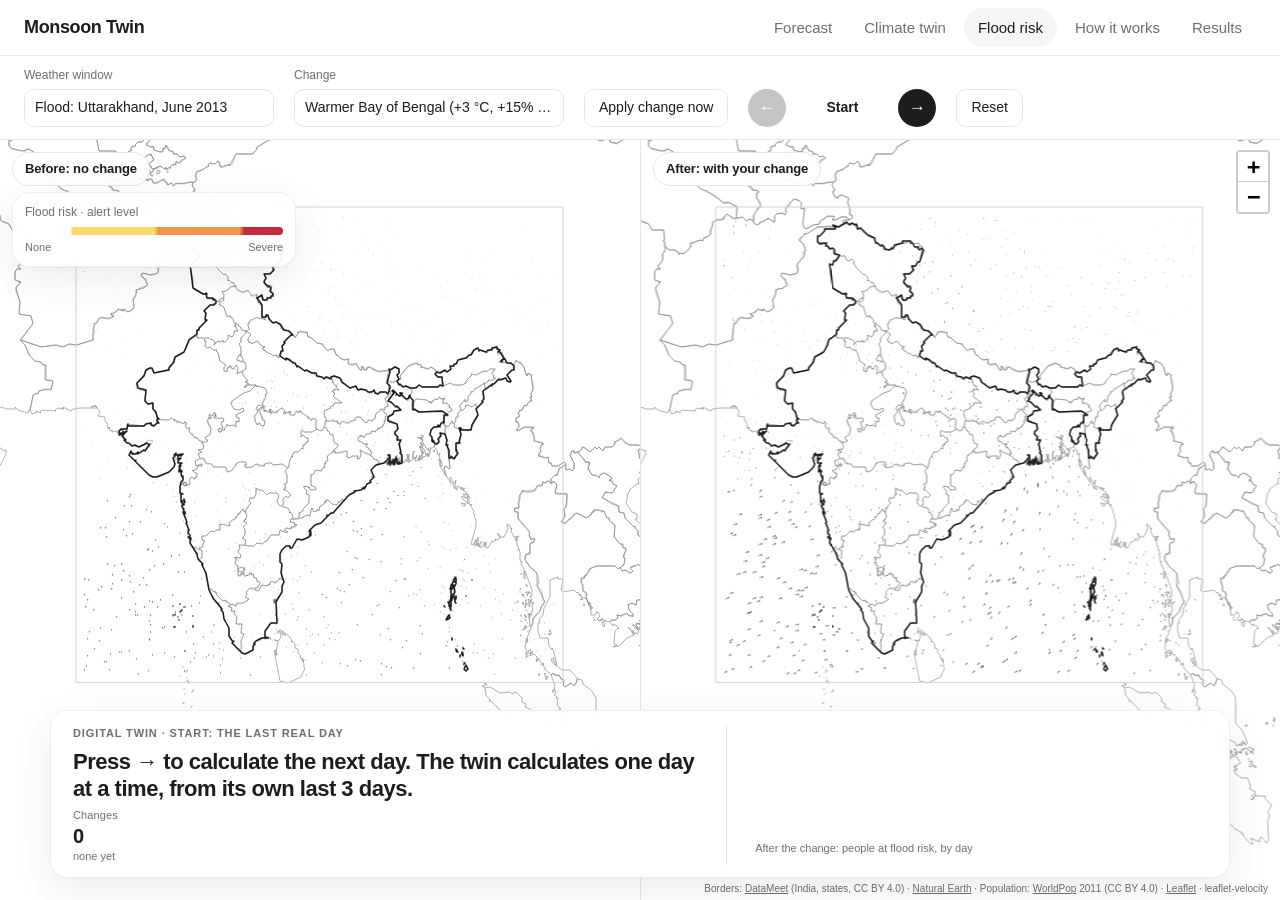
==== commit 8ce273b9: "Flood page: manual day stepping, people and states at risk   only; remove early warning and the live" ====
--- a/demo/flood.html
+++ b/demo/flood.html
@@ -33,7 +33,11 @@
       <label>How much <span class="amount"><input type="range" id="amount" aria-label="Amount of the change"><output id="amount-out" for="amount"></output></span></label>
     </span>
     <button class="evobtn" id="ev-apply" type="button">Apply change now</button>
-    <button class="evobtn primary" id="ev-play" type="button">▶ Evolve</button>
+    <div class="dayrow">
+      <button class="step" id="ev-prev" type="button" aria-label="Previous day" title="Previous day (←)">←</button>
+      <span class="daylabel" id="ev-day" aria-live="polite">Start</span>
+      <button class="step" id="ev-next" type="button" aria-label="Next day: the twin calculates it" title="Next day (→)">→</button>
+    </div>
     <button class="evobtn" id="ev-reset" type="button">Reset</button>
   </span>
   <input type="hidden" id="field" value="7">
--- a/demo/style.css
+++ b/demo/style.css
@@ -179,33 +179,6 @@
   .stat .v { font-size: 18px; } .dock .headline { font-size: 18px; } .dock .caption { font-size: 13px; } .tip { display: none; }
 }
 
-/* proof that the maps are live: the calls to /simulate */
-.live { right: 56px; top: 12px; width: min(440px, calc(100% - 80px)); padding: 10px 14px; font-size: 12px; }
-.livehead { display: flex; align-items: center; gap: 8px; font-size: 13px; }
-.livehead b { color: #0b7a3e; letter-spacing: .06em; }
-.livehead #live-sum { color: var(--muted); font-variant-numeric: tabular-nums; }
-.livehead button, .livebtns button { font: inherit; font-size: 12px; border: 1px solid var(--line); background: var(--bg); color: var(--ink);
-  border-radius: 8px; padding: 4px 10px; cursor: pointer; }
-.livehead button { margin-left: auto; }
-.dot { width: 10px; height: 10px; border-radius: 50%; background: #1faa59; box-shadow: 0 0 0 0 rgba(31, 170, 89, .6); animation: pulse 1.6s infinite; }
-@keyframes pulse { 70% { box-shadow: 0 0 0 8px rgba(31, 170, 89, 0); } 100% { box-shadow: 0 0 0 0 rgba(31, 170, 89, 0); } }
-@media (prefers-reduced-motion: reduce) { .dot { animation: none; } }
-.livenote { margin: 6px 0; color: #48484a; line-height: 1.4; }
-.live table { width: 100%; border-collapse: collapse; font-variant-numeric: tabular-nums; }
-.live th, .live td { text-align: left; padding: 2px 4px; border-bottom: 1px solid var(--line); white-space: nowrap; }
-.live th { font-weight: 500; color: var(--muted); }
-.live .num { text-align: right; }
-.livebtns { display: flex; gap: 8px; margin-top: 8px; }
-
-/* flood page, day 10: how far ahead the twin warned */
-.leadcard { left: 50%; top: 50%; transform: translate(-50%, -70%); width: min(520px, calc(100% - 32px)); padding: 18px 22px; text-align: center;
-  border: 2px solid #b3261e; }
-.leadcard .big { font-size: 44px; font-weight: 700; letter-spacing: -0.03em; color: #b3261e; line-height: 1.1; margin: 6px 0; }
-.leadcard .big.miss, .leadcard .big.none { color: var(--muted); }
-.leadcard p { margin: 0; font-size: 15px; line-height: 1.45; }
-.leadcard p.n { font-size: 12px; color: var(--muted); margin-top: 6px; }
-.leadcard .close { position: absolute; top: 8px; right: 10px; width: 30px; height: 30px; border-radius: 50%; border: 0;
-  background: var(--soft); color: var(--ink); font-size: 18px; line-height: 1; cursor: pointer; }
 
 /* flood page, digital-twin mode (evolve.js) */
 .evo { display: none; }
@@ -215,4 +188,3 @@
   background: var(--bg); color: var(--ink); cursor: pointer; }
 .evobtn.primary { background: var(--ink); color: #fff; border-color: var(--ink); font-weight: 500; }
 .evobtn:disabled { opacity: .4; cursor: default; }
-.two .live { top: 56px; }                                        /* below the right map's label */
